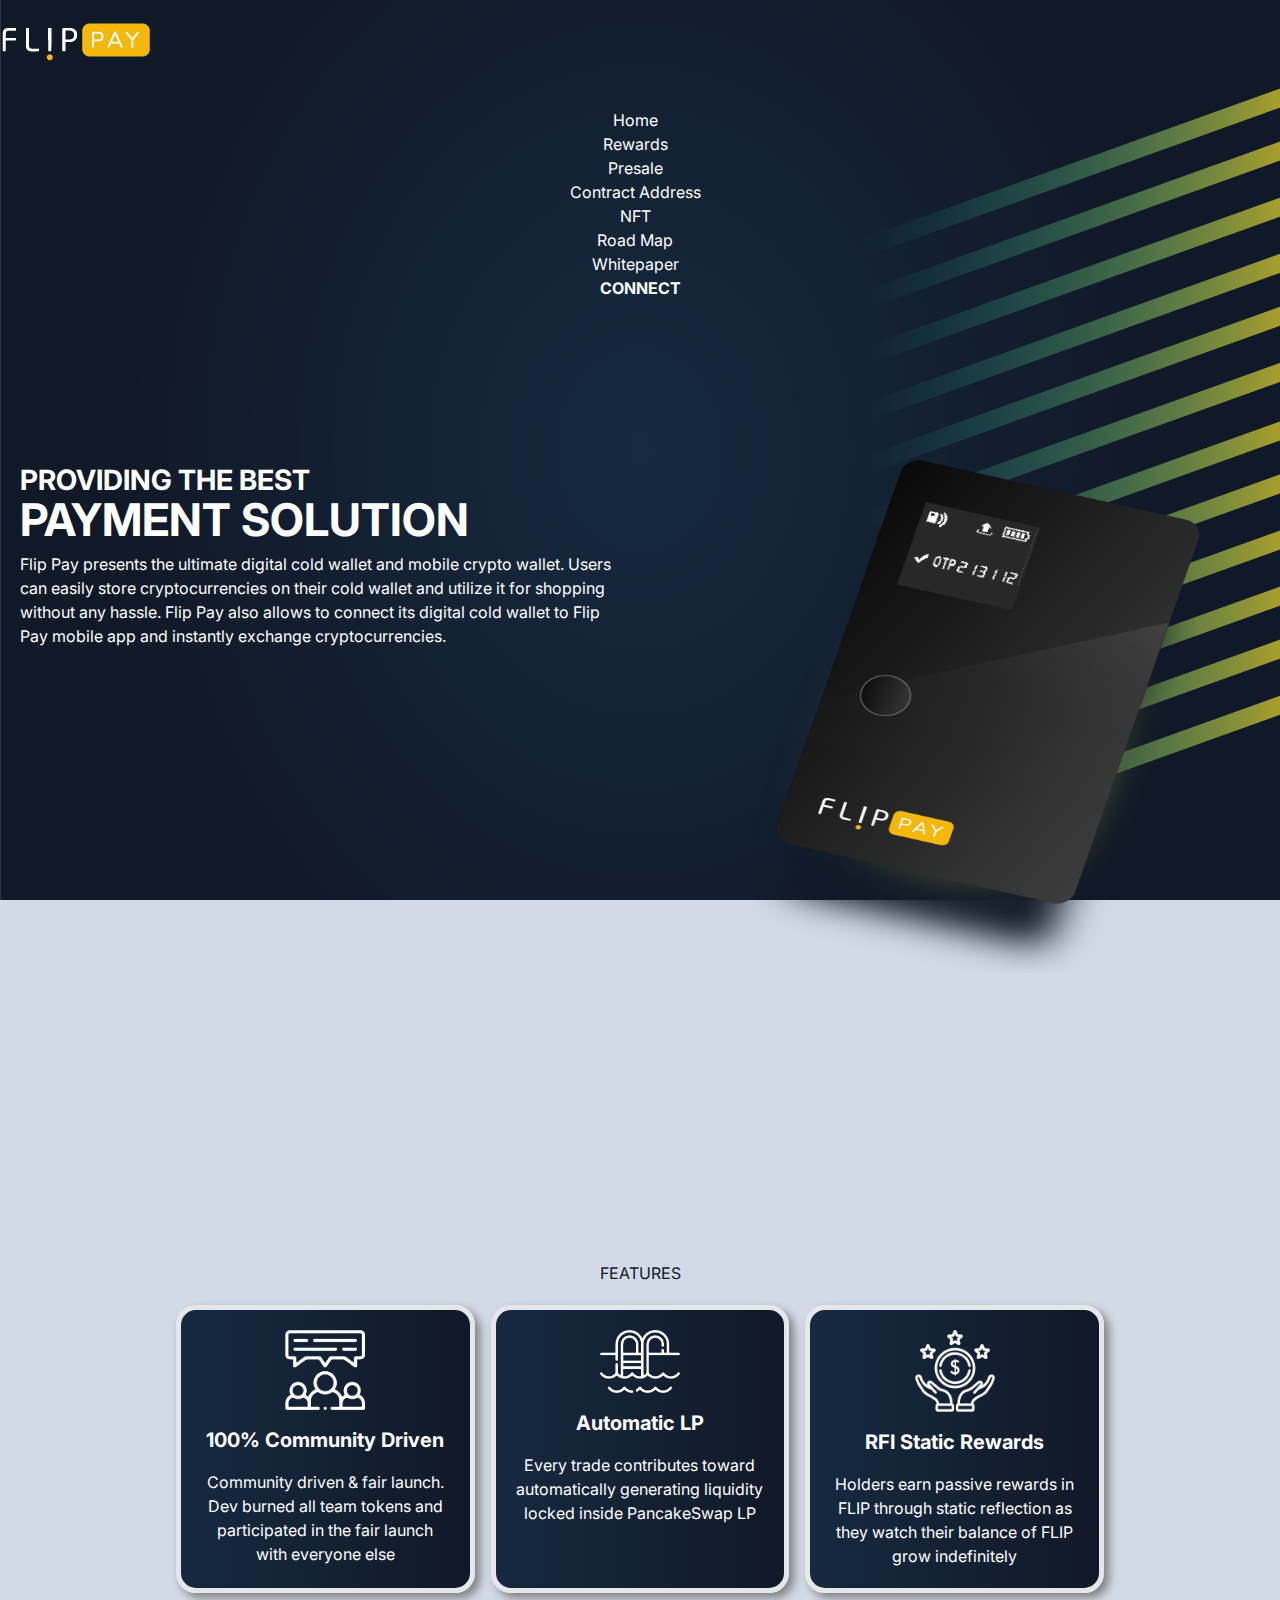
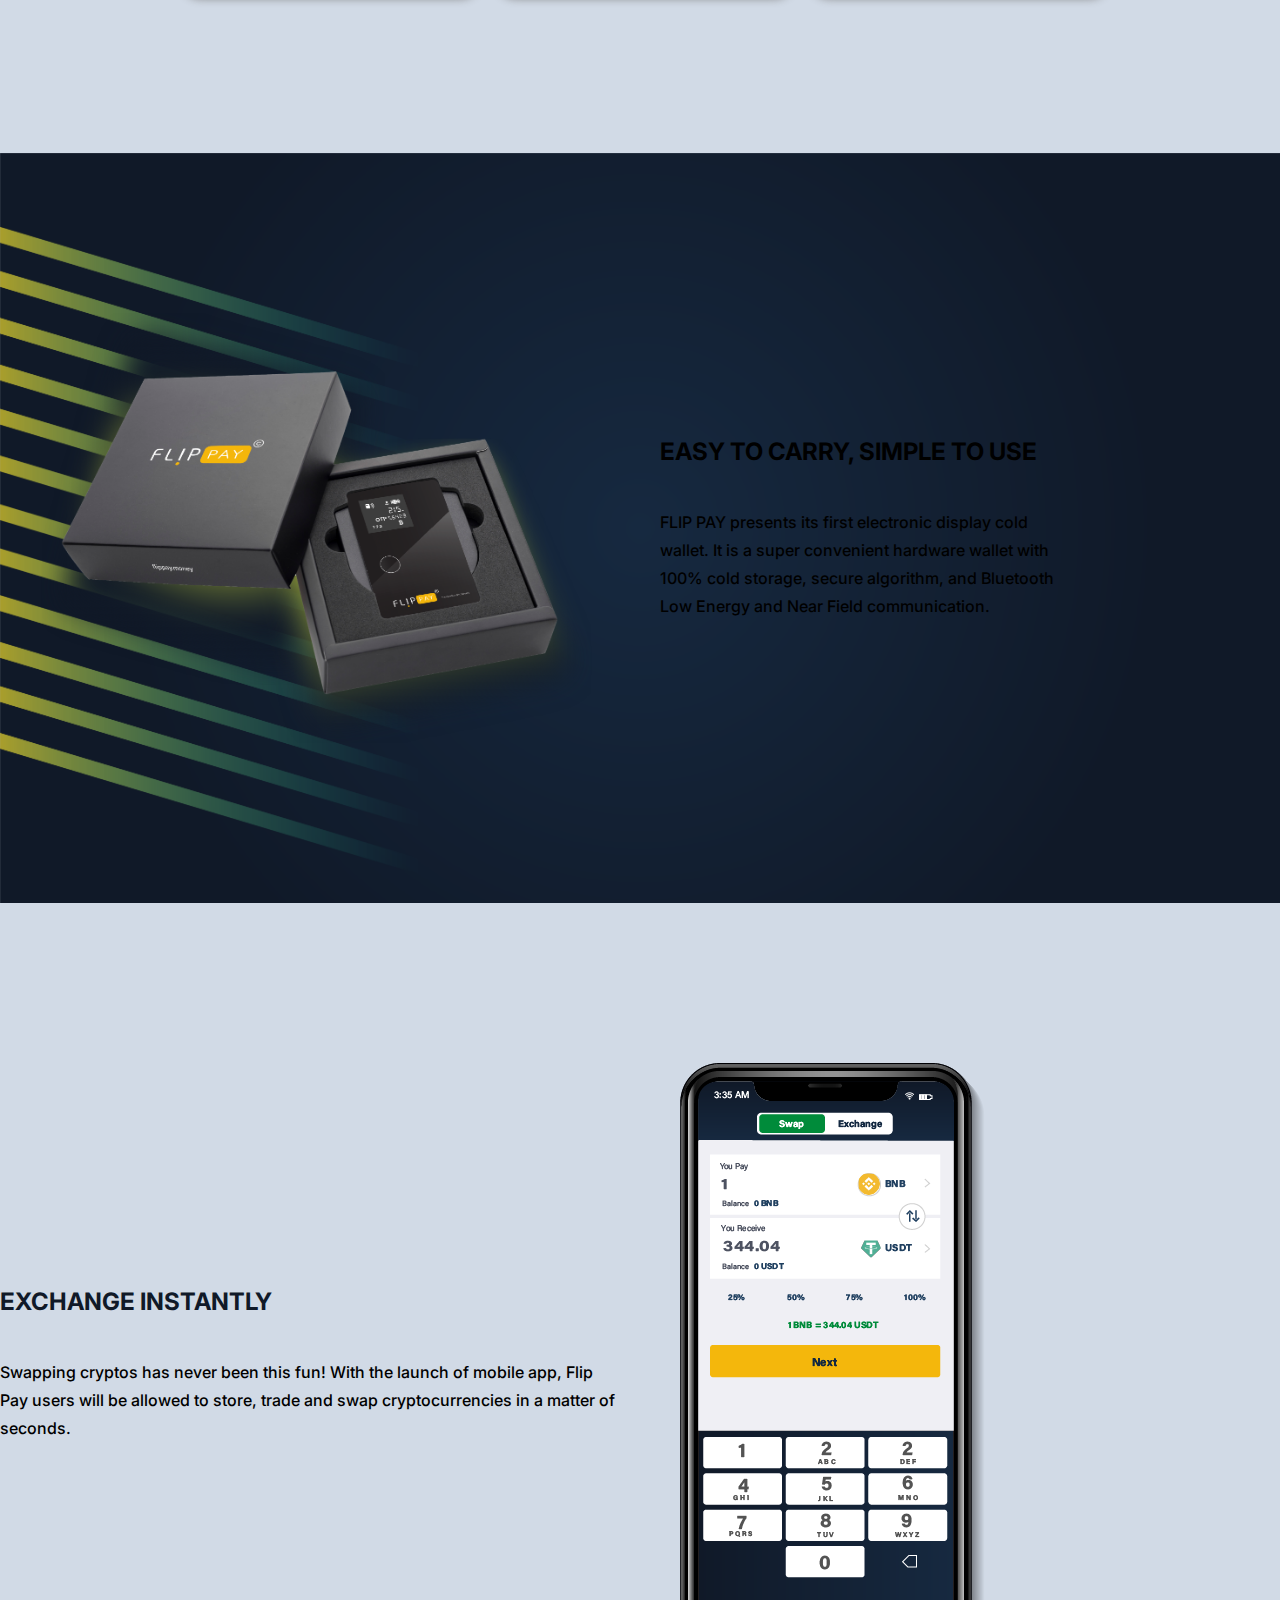
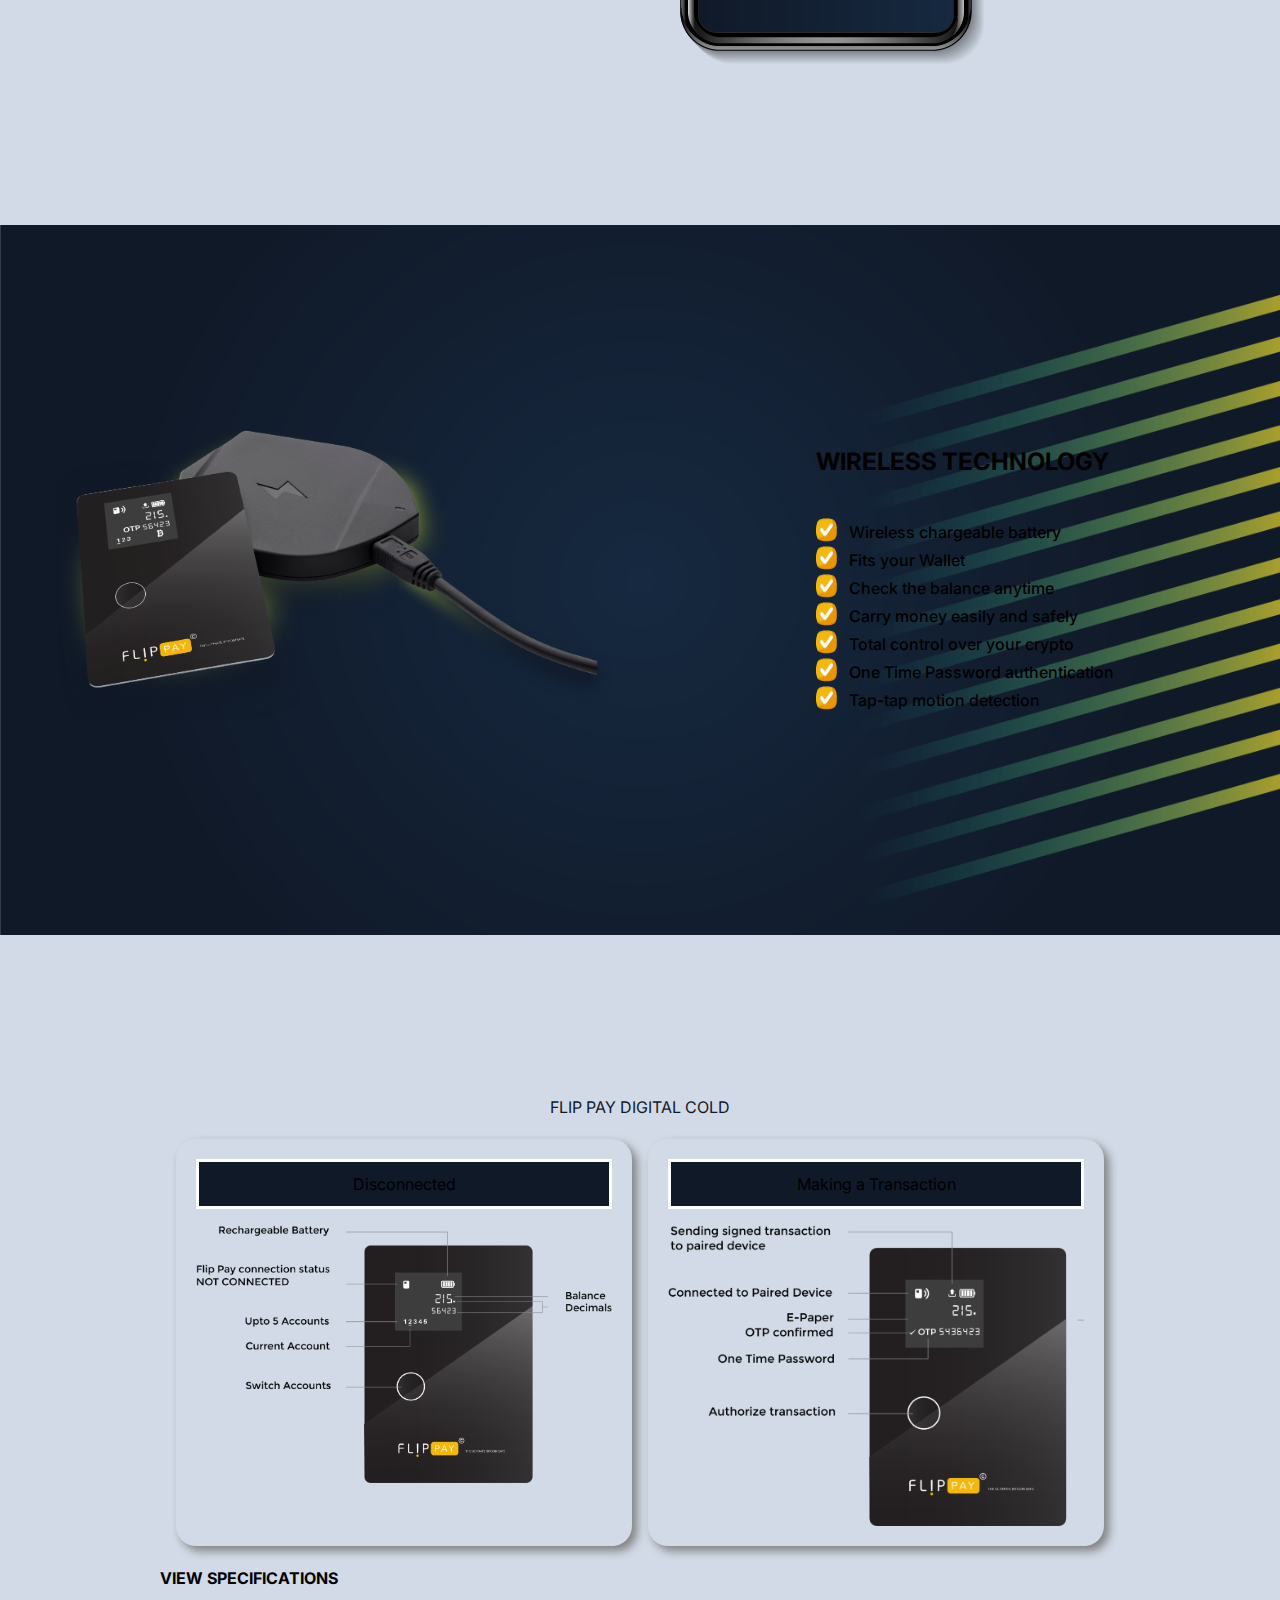
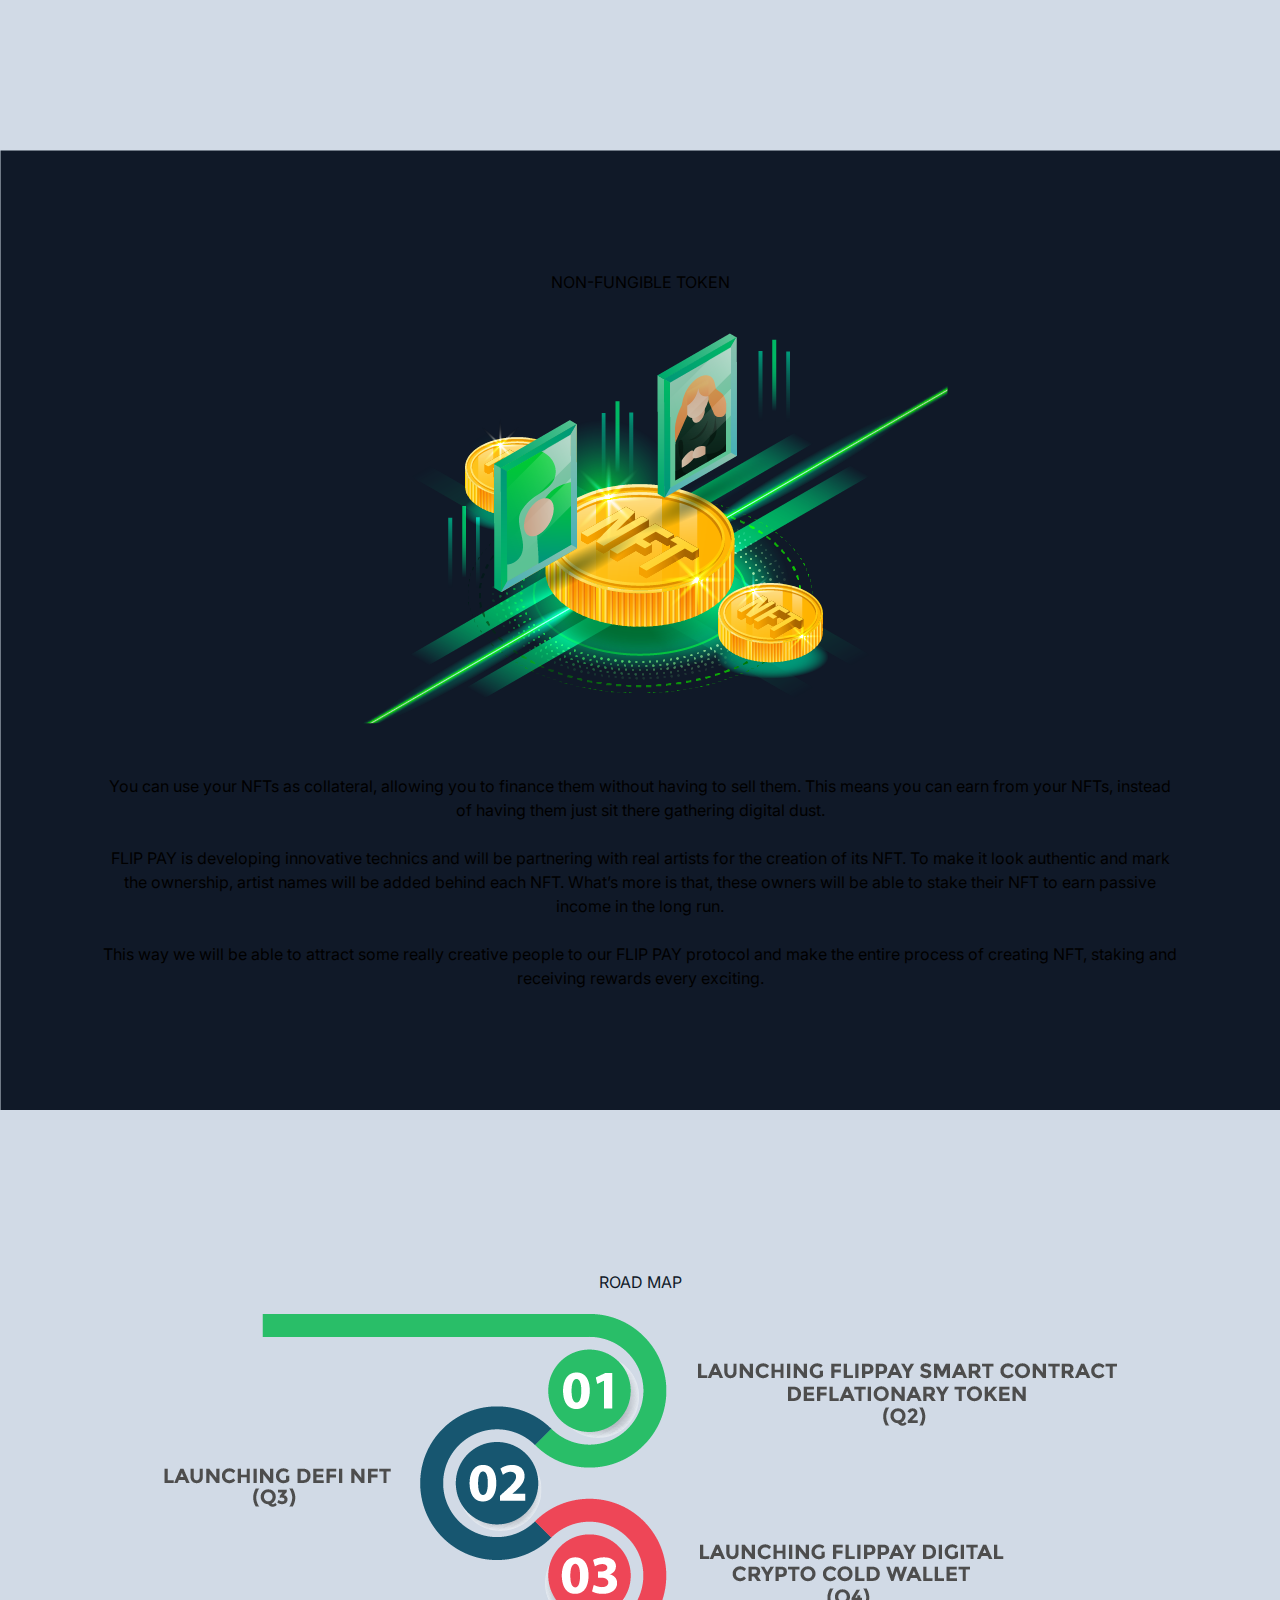
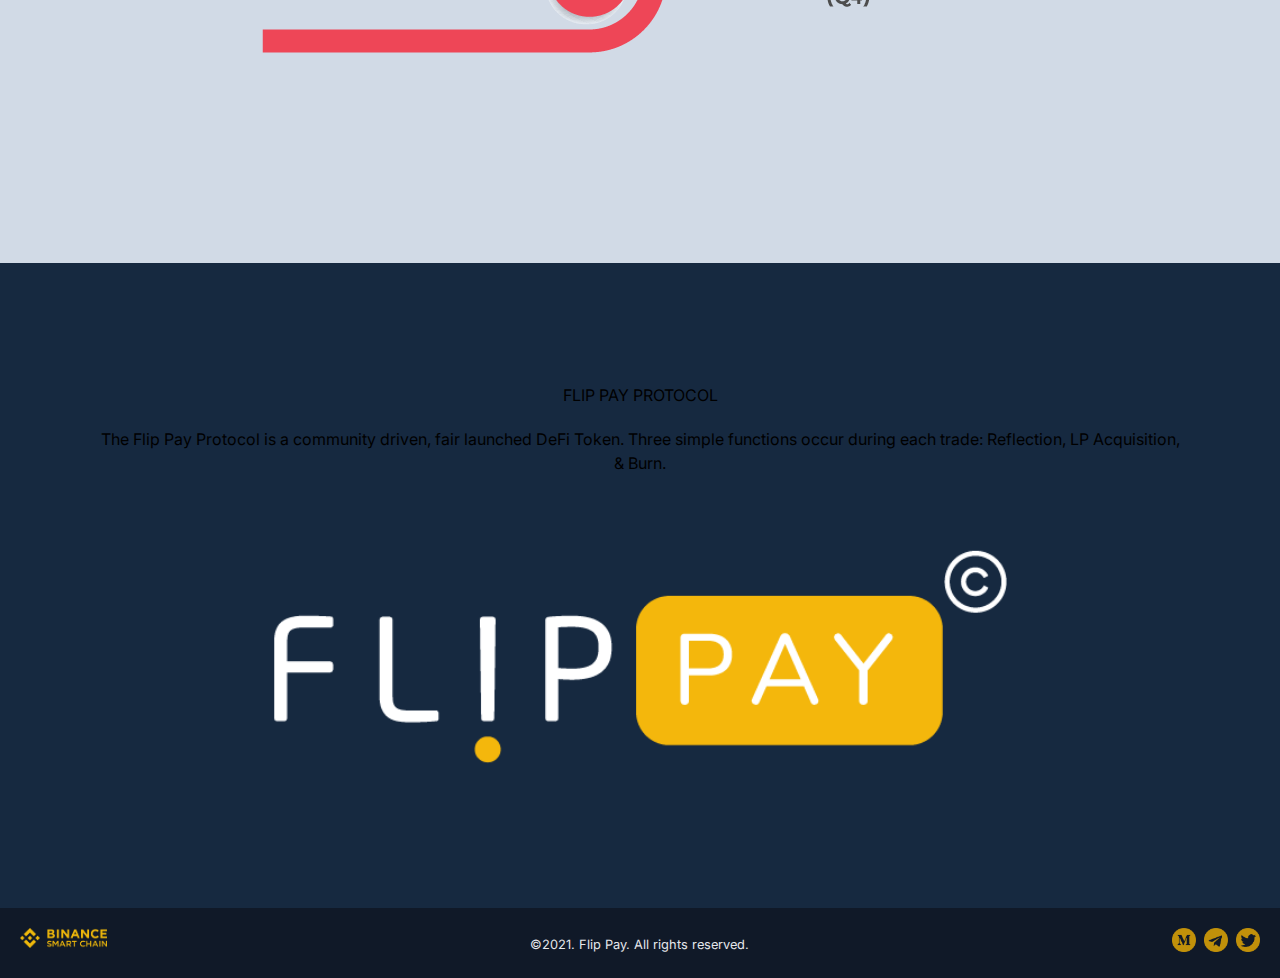
==== index.html @ 68fe3b64 "first commit" ====
<!DOCTYPE html>
<html>

  <head>
    <!-- Primary Meta Tags -->
    <title>Flip Pay - Providing the best payment solution on BSC</title>
    <meta name="title" content="Flip Pay - Providing the best payment solution on BSC">
    <meta name="description" content="Flip Pay is the most used and trusted DEX on Binance Smart Chain"><!-- Global site tag (gtag.js) - Google Analytics -->
    <script async src="js_1">
    </script>
    <script>
      window.dataLayer = window.dataLayer || [];

      function gtag() {
        dataLayer.push(arguments);
      }
      gtag("js", new Date());
      gtag("config", "G-QZYV1YP40J");
    </script><!-- Open Graph / Facebook -->
    <meta property="og:type" content="website">
    <meta property="og:url" content="">
    <meta property="og:title" content="Flip Pay - Providing the best payment solution on BSC">
    <meta property="og:description" content="Flip Pay is the most used and trusted DEX on Binance Smart Chain">
    <meta property="og:image" content=""><!-- Twitter -->
    <meta property="twitter:card" content="">
    <meta property="twitter:url" content="">
    <meta property="twitter:title" content="Flip Pay - Providing the best payment solution on BSC">
    <meta property="twitter:description" content="Flip Pay is the most used and trusted DEX on Binance Smart Chain">
    <meta property="twitter:image" content="">
    <meta property="twitter:creator" content="">
    <link rel="icon" type="image/png" href="images/favIcon.png" />
    <meta charset="UTF-8">
    <meta name="viewport" content="width=device-width, initial-scale=1.0">
    <link href="output.css" rel="stylesheet" /><!-- Cloudflare Web Analytics -->
    <script defer src="beacon.min.js" data-cf-beacon="{" token": "1d41e66983a2461f9af6b50cbc4a4e63" }"></script><!-- End Cloudflare Web Analytics -->
    <link href="vendor/bootstrap/css/bootstrap.min.css" rel="stylesheet" />
    <link rel="stylesheet" href="https://stackpath.bootstrapcdn.com/bootstrap/4.1.3/css/bootstrap.min.css" integrity="sha384-MCw98/SFnGE8fJT3GXwEOngsV7Zt27NXFoaoApmYm81iuXoPkFOJwJ8ERdknLPMO" crossorigin="anonymous" />
</head>
  

  <body class="mainBG text-dark">
    <div class="bGround z-m10 h-full w-full absolute bg-contain bg-no-repeat">&nbsp;</div>
    <header class="container mx-auto text-white text-center mx-4">

      <nav class="navbar navbar-expand-lg navbar-dark static-top bg-transparent">
        <div class="container">
          <a class="navbar-brand" href="index.html">
            <img alt="" src="img/fp/152x83-logo.png" /> </a>
          <button class="navbar-toggler" type="button" data-toggle="collapse" data-target="#navbarResponsive" aria-controls="navbarResponsive" aria-expanded="false" aria-label="Toggle navigation"><span class="navbar-toggler-icon"></span></button>
          <div class="collapse navbar-collapse" id="navbarResponsive">
            <ul class="navbar-nav ml-auto">
              <li class="nav-item active menuPadding"><a class="nav-link" href="index.html">Home <span class="sr-only">(current)</span> </a></li>
              <li class="nav-item menuPadding"><a class="nav-link" href="rewards.html" target="_blank">Rewards</a></li>
              <li class="nav-item menuPadding"><a class="nav-link" href="presale.html" target="_blank">Presale</a></li>
              <li class="nav-item menuPadding"><a class="nav-link" href="#">Contract Address</a></li>
              <li class="nav-item menuPadding"><a class="nav-link" href="#nft" target="">NFT</a></li>
              <li class="nav-item menuPadding"><a class="nav-link" href="#roadmap" target="">Road Map</a></li>
              <li class="nav-item menuPadding"><a class="nav-link" href="WP.html" target="_blank">Whitepaper</a></li>
              <!-- <li class="nav-item menuPadding"><a class="nav-link" href="IDO.html" target="_blank">IDO</a></li> -->
              <li class="nav-item"><a class="nav-link text-dark btn btn-warning rounded pl-3 pr-3" href="#"><strong>CONNECT</strong></a></li>
            </ul>
          </div>
        </div>
      </nav> 
      

      <div class="py-20 pb-20 md:py-40 grid md:grid-cols-2">
        <div class="text-left md:text-left px-5 md:px-5">
          <h4 class="t1 font-bold leading-widest text-warning">PROVIDING THE BEST</h4>
          <h1 class="t2 font-bold leading-widest text-white">PAYMENT SOLUTION</h1>
          <p class="text-white-50 pt-3">Flip Pay presents the ultimate digital cold wallet and mobile crypto wallet. Users can easily store cryptocurrencies on their cold wallet and utilize it for shopping without any hassle. Flip Pay also allows to connect its digital cold wallet to Flip Pay mobile app and instantly exchange cryptocurrencies.</p>
 
        </div>
        <div class="flex justify-center md:justify-end md:pr-20">
            <img class="" style="height:80%; width:80%;" alt="" src="img/fp/flippayCard.png" />
          </div>
      </div>
      
      <div class="container mx-auto md:w-3/4">
        <h3 class="td text-center pb-5">FEATURES</h3>
        <div class="grid grid-cols-1 md:grid-cols-3 gap-4 mx-4 text-left">
          <div class="transition duration-500 ease-in-out transform hover:scale-105 mb-6 md:mb-0 p-5" style="background-image:linear-gradient(to right, #162940,#101928); box-shadow:5px 5px 10px grey; border-radius:20px; border-width: 5px;">
            <img style="display: block; margin-left: auto; margin-right: auto;" class="w-20" alt="" src="img/fp/community.png" />
            <p class="text-xl font-bold py-4 text-center text-warning">100% Community Driven</p>
            <p class="text-s text-subtext text-center text-white-50">Community driven &amp; fair launch. Dev burned all team tokens and participated in the fair launch with everyone else</p>
          </div>
          <div class="transition duration-500 ease-in-out transform hover:scale-105 mb-6 md:mb-0 p-5" style="background-image:linear-gradient(to right, #162940,#101928); box-shadow:5px 5px 10px grey; border-radius:20px; border-width: 5px;">
            <img style="display: block; margin-left: auto; margin-right: auto;" class="w-20" alt="" src="img/fp/pool.png" />
            <p class="text-xl font-bold py-4 text-center text-warning">Automatic LP</p>
            <p class="text-s text-subtext text-center text-white-50">Every trade contributes toward automatically generating liquidity locked inside PancakeSwap LP</p>
          </div>
          <div class="transition duration-500 ease-in-out transform hover:scale-105 mb-6 md:mb-0 p-5" style="background-image:linear-gradient(to right, #162940,#101928); box-shadow:5px 5px 10px grey; border-radius:20px; border-width: 5px;">
            <img style="display: block; margin-left: auto; margin-right: auto;" class="w-20" alt="" src="img/fp/rewards.png" />
            <p class="text-xl font-bold py-4 text-center text-warning">RFI Static Rewards</p>
            <p class="text-s text-subtext text-center text-white-50">Holders earn passive rewards in FLIP through static reflection as they watch their balance of FLIP grow indefinitely</p>
          </div>
        </div>
      </div>
    </header>

    <div class="bLeft mx-auto mt-20 md:mt-40 py-20 md:py-40">
      <div class="grid md:grid-cols-2 gap-10">
        <div class="px-5 bg-center bg-contain bg-no-repeat h-100 mx-5 md:mx-0">
          <img alt="" src="images/box.png" />
        </div>
        <div class="flex">
          <div class="m-auto text-left md:text-left px-5 md:px-0">
            <h2 class="text-2xl mb-10 font-bold text-warning">EASY TO CARRY, SIMPLE TO USE</h2>
            <p class="leading-7 font-medium md:px-0 md:w-2/3 text-white-50">
                FLIP PAY presents its first electronic display cold wallet. It is a
                super convenient hardware wallet with 100% cold storage,
                secure algorithm, and Bluetooth Low Energy and Near Field
                communication.
            </p>
          </div>
        </div>
      </div>
    </div>

    <div class="mx-auto py-20 md:py-40">
      <div class="grid md:grid-cols-2 gap-10">
        
        <div class="flex">
          <div class="m-auto text-left md:text-left px-5 md:px-0">
            <h2 class="text-2xl mb-10 font-bold px-5 md:px-0" style="color:#101928;">EXCHANGE INSTANTLY</h2>
            <p class="leading-7 font-medium md:px-0 text-dark-50 px-5 md:px-0">
              Swapping cryptos has never been this fun!
              With the launch of mobile app, Flip Pay
              users will be allowed to store, trade and swap
              cryptocurrencies in a matter of seconds.
            </p>
          </div>
        </div>
        <div class="px-5 bg-center bg-contain bg-no-repeat h-100 mx-5 md:mx-0">
          <img class="" alt="" src="img/fp/mobApp.png" />
        </div>
      </div>
    </div>

    <div class="bGround mx-auto mb-20 md:mb-40 py-20 md:py-40">
        <div class="grid md:grid-cols-2 gap-5">
          <div class="px-3 bg-center bg-contain bg-no-repeat h-100 mx-5 md:mx-0">
            <img alt="" src="images/wireless.png" />
          </div>
          <div class="flex">
            <div class="m-auto text-left md:text-left md:px-0">
              <h2 class="text-2xl mb-10 font-bold text-warning">WIRELESS TECHNOLOGY</h2>
              
                <p class="flex text-white-50 leading-7 font-medium md:px-0 text-white-50" > <img src="img/fp/tickmark.png" class="mb-1 pr-3">Wireless chargeable battery</p>
                <p class="flex text-white-50 leading-7 font-medium md:px-0 text-white-50" > <img src="img/fp/tickmark.png" class="mb-1 pr-3">Fits your Wallet</p>
                <p class="flex text-white-50 leading-7 font-medium md:px-0 text-white-50" > <img src="img/fp/tickmark.png" class="mb-1 pr-3">Check the balance anytime</p>
                <p class="flex text-white-50 leading-7 font-medium md:px-0 text-white-50" > <img src="img/fp/tickmark.png" class="mb-1 pr-3">Carry money easily and safely</p>
                <p class="flex text-white-50 leading-7 font-medium md:px-0 text-white-50" > <img src="img/fp/tickmark.png" class="mb-1 pr-3">Total control over your crypto</p>
                <p class="flex text-white-50 leading-7 font-medium md:px-0 text-white-50" > <img src="img/fp/tickmark.png" class="mb-1 pr-3">One Time Password authentication</p>
                <p class="flex text-white-50 leading-7 font-medium md:px-0 text-white-50" > <img src="img/fp/tickmark.png" class="mb-1 pr-3">Tap-tap motion detection</p>
              
            </div>
          </div>
        </div>
      </div>

      <div class="container mx-auto md:w-3/4">
        <h3 class="td text-center pb-5">FLIP PAY DIGITAL COLD</h3>
        <div class="grid grid-cols-1 md:grid-cols-2 gap-4 mx-4 text-left">
          <div class="transition duration-500 ease-in-out transform hover:scale-105 mb-6 md:mb-0 p-5" style="box-shadow:5px 5px 10px grey; border-radius:20px;">
            <h6 class="text-warning text-center bd mb-4">Disconnected</h6>
            <div class="card-body text-center">
                                  
                <img class="w-100" alt="" src="images/disconnected_1.png" />
                
              </div>
          </div>
          <div class="transition duration-500 ease-in-out transform hover:scale-105 mb-6 md:mb-0 p-5" style="box-shadow:5px 5px 10px grey; border-radius:20px;">
            <h6 class="text-warning text-center bd mb-4">Making a Transaction</h6>
            <div class="card-body text-center">
                                  
                <img class="w-100" alt="" src="images/transaction_1.png" />
                
              </div>
          </div>
        </div>
        <div class="pt-5">
            <a class="btn btn-warning text-dark-50 container mx-auto md:w-3/4" href="spec.html" target="_blank"><strong>VIEW SPECIFICATIONS</strong></a>
          </div>
      </div>

      <div id="nft" class="my-40" style="padding:120px 100px 120px 100px; background-image: url('images/nftBackground.png');">
        <h3 class="text-center text-warning pb-5">NON-FUNGIBLE TOKEN</h3>
        <img style="padding-bottom:50px; display: block;
    margin-left: auto;
    margin-right: auto;" alt="" src="img/fp/nft.png" />
        <p class="text-center text-white-50">
            You can use your NFTs as collateral, allowing you to finance them without having to sell them.
            This means you can earn from your NFTs, instead of having them just sit there gathering digital dust.<BR><br>FLIP PAY is developing innovative technics and will be partnering with real artists for the creation of its NFT. To make it look authentic and mark the ownership, artist names will be added behind each NFT. What’s more is that, these owners will be able to stake their NFT to earn passive income in the long run.<BR><br>
            This way we will be able to attract some really creative people to our FLIP PAY protocol and make the entire process of creating NFT, staking and receiving rewards every exciting.</p>
  
      </div>

      <div id="roadmap" class="container">
        <h3 class="td text-center pb-5">ROAD MAP</h3>
        <img style="padding-bottom:50px; display: block;
    margin-left: auto;
    margin-right: auto;" alt="" src="img/fp/roadmapupdate.png" />
      </div>

      <div class="mt-40" style="padding:120px 100px 120px 100px; background-color: #162940;">
        <h3 class="text-center text-warning pb-5">FLIP PAY PROTOCOL</h3>
        
        <p class="text-center text-white-50">
            The Flip Pay Protocol is a community driven, fair launched DeFi Token. Three simple functions occur during each trade: Reflection, LP Acquisition, &amp; Burn.
            <img class="container" style="padding-top:50px; display: block;
            margin-left: auto;
            margin-right: auto;" alt="" src="img/fp/protocolLogo.png" />
      </div>

    <footer class="py-5 px-5 footer">
      <div class="grid grid-cols-3">
        <div><img class="h-5 md:h-5" alt="" src="images/bsc.png" /></div>
        <div class="text-center text-gray-200 flex">
          <p class="m-auto"><small class="text-white-50">&copy;2021. Flip Pay. All rights reserved.</small></p>
        </div>
        <div class="text-right"><a class="opacity-75 hover:opacity-100 transition-all duration-200" target="_blank" href=""><img alt="medium logo" class="logo h-6 mr-1 inline-block align-baseline" src="images/med.png" /> </a> <a class="opacity-75 hover:opacity-100 transition-all duration-200" target="_blank" href=""> <img alt="telegram logo" class="logo h-6 mr-1 inline-block align-baseline" src="images/tg.png" /> </a> <a class="opacity-75 hover:opacity-100 transition-all duration-200" href=""> <img alt="twitter logo" class="logo h-6 inline-block align-baseline" src="images/twit.png" /> </a></div>
      </div>
    </footer>
  </body>

</html>
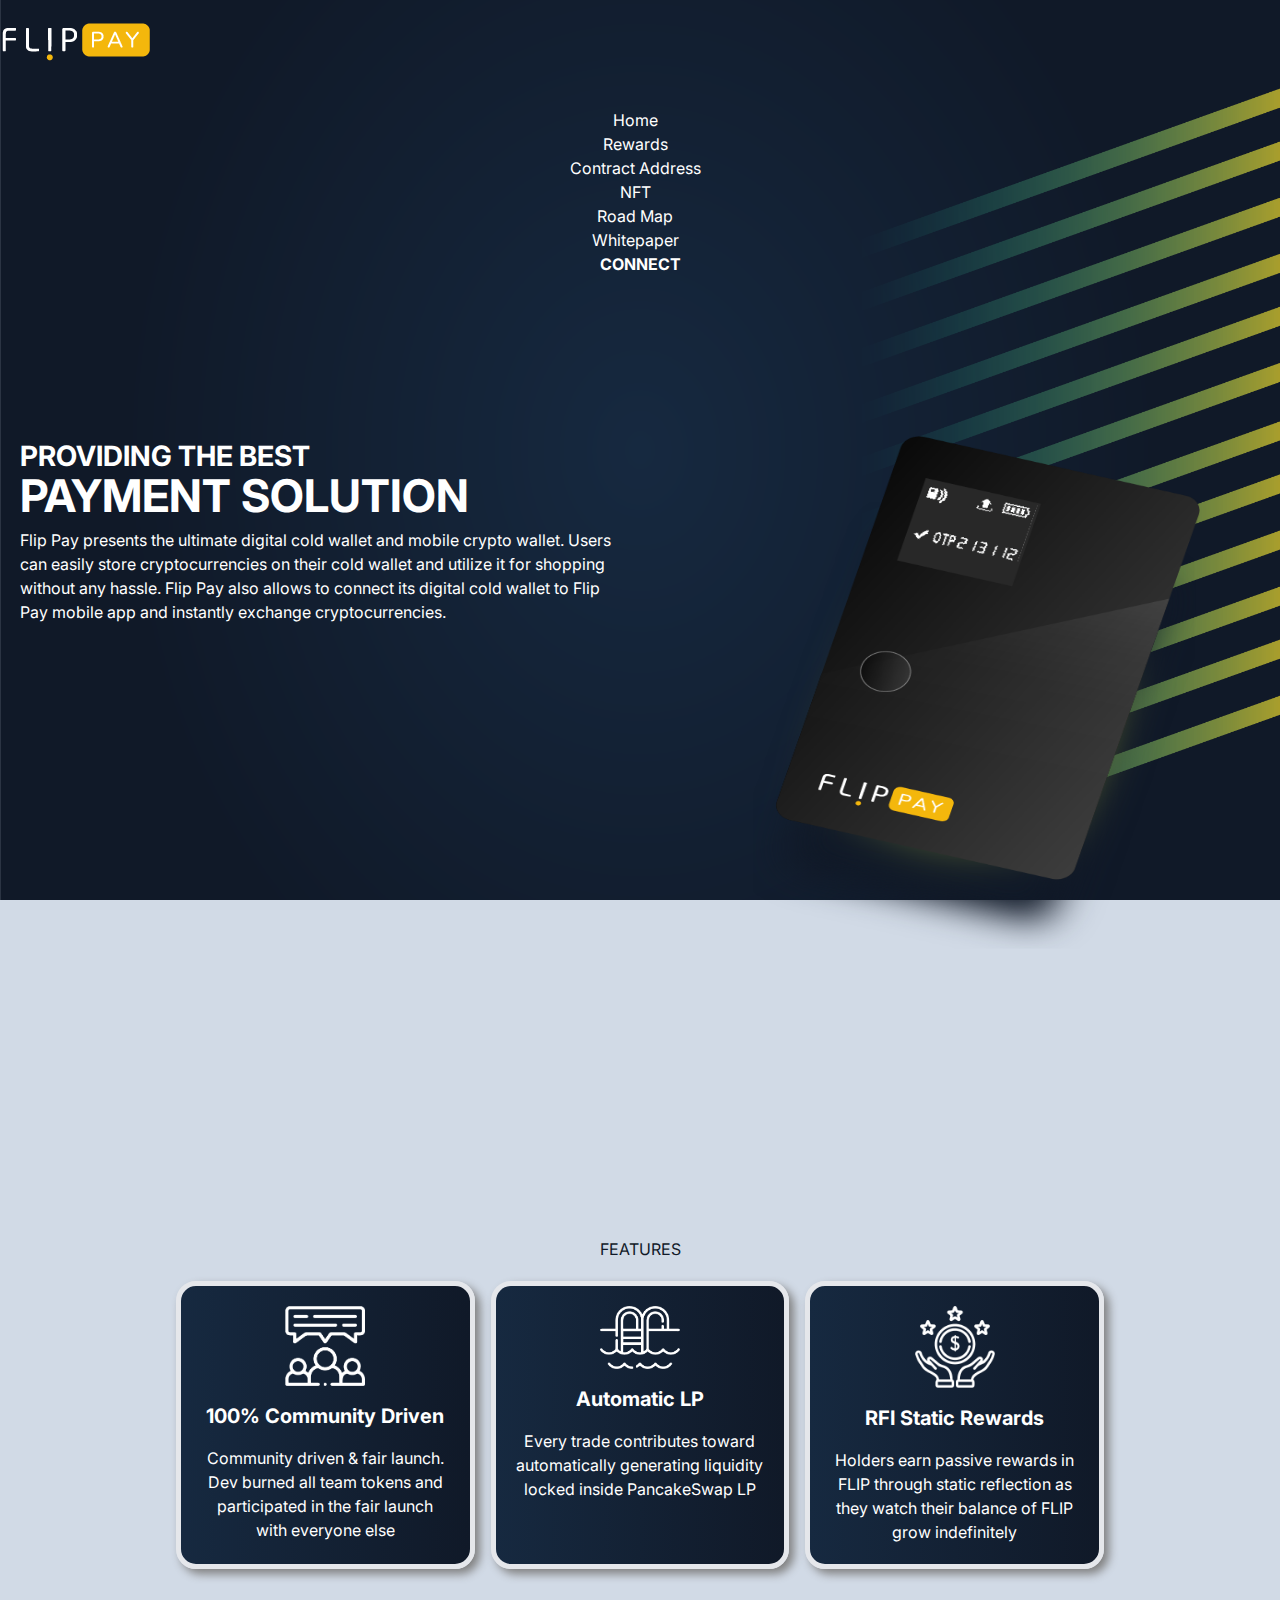
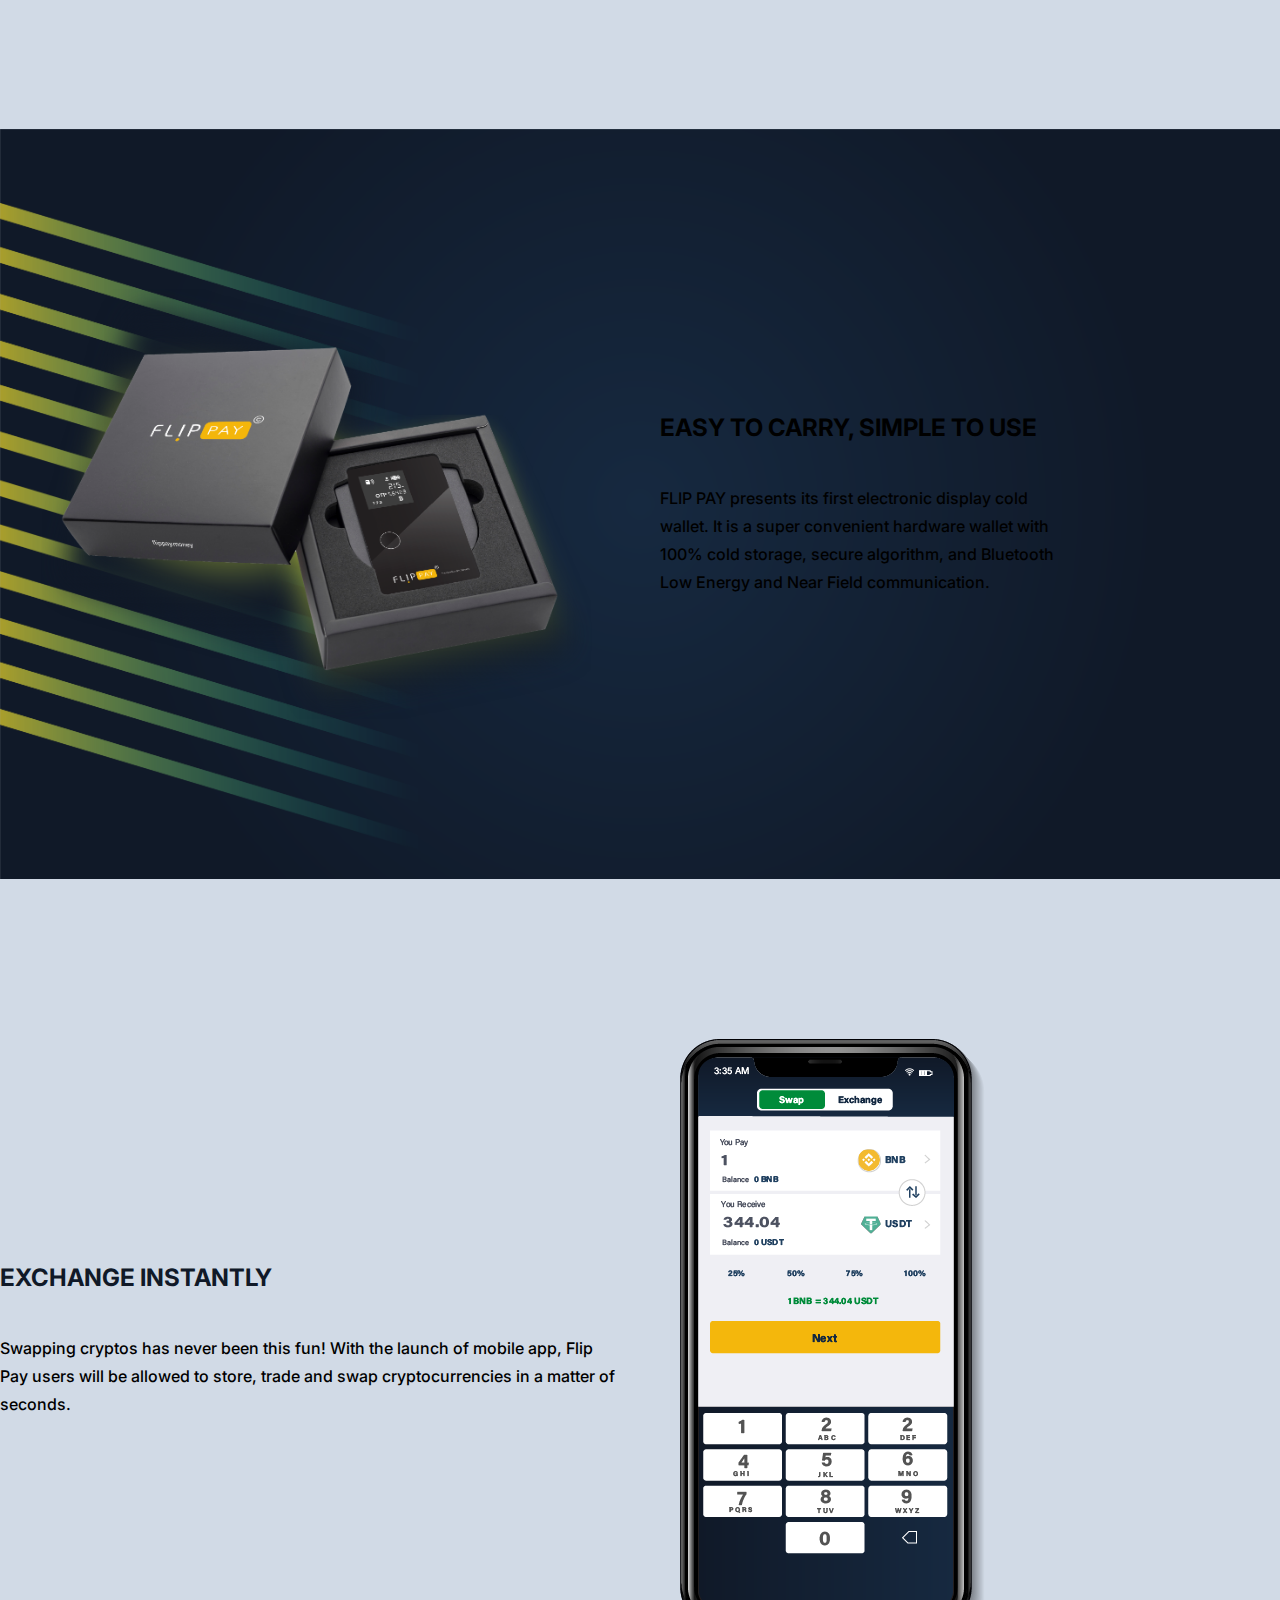
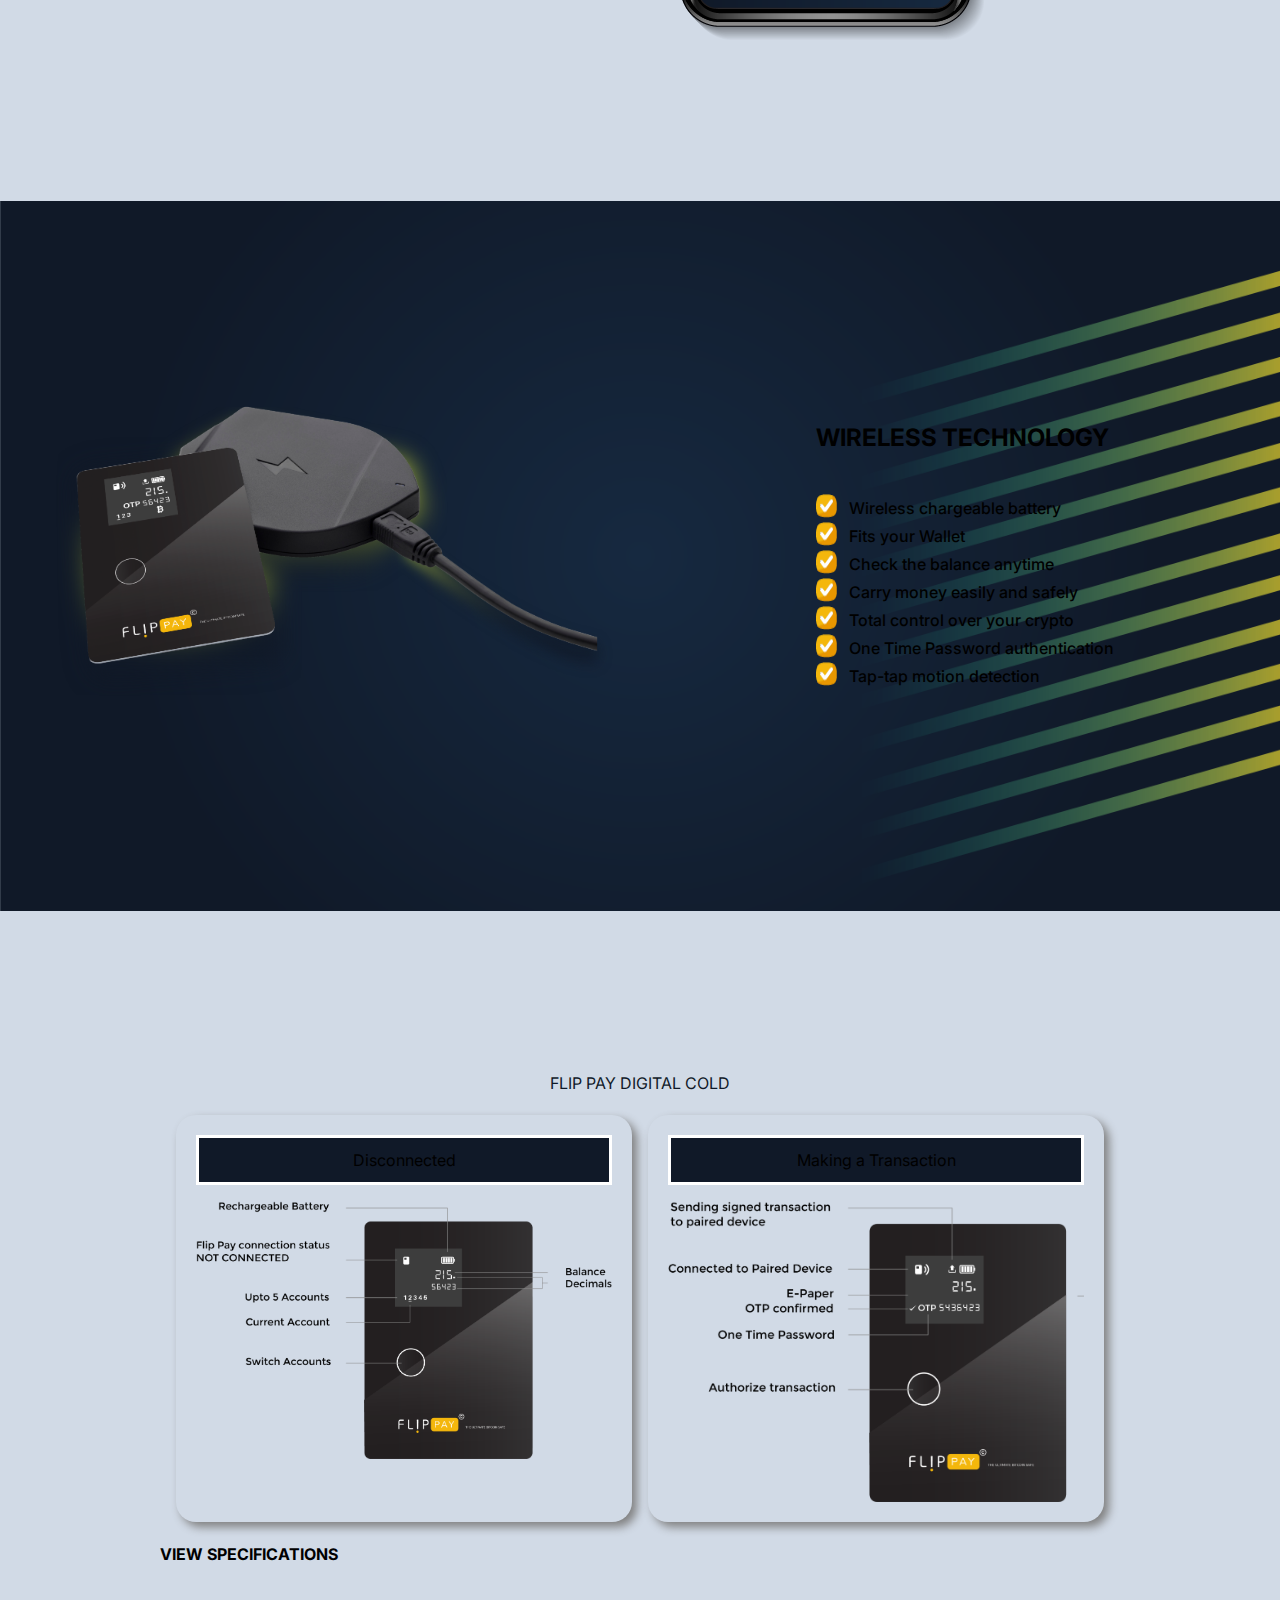
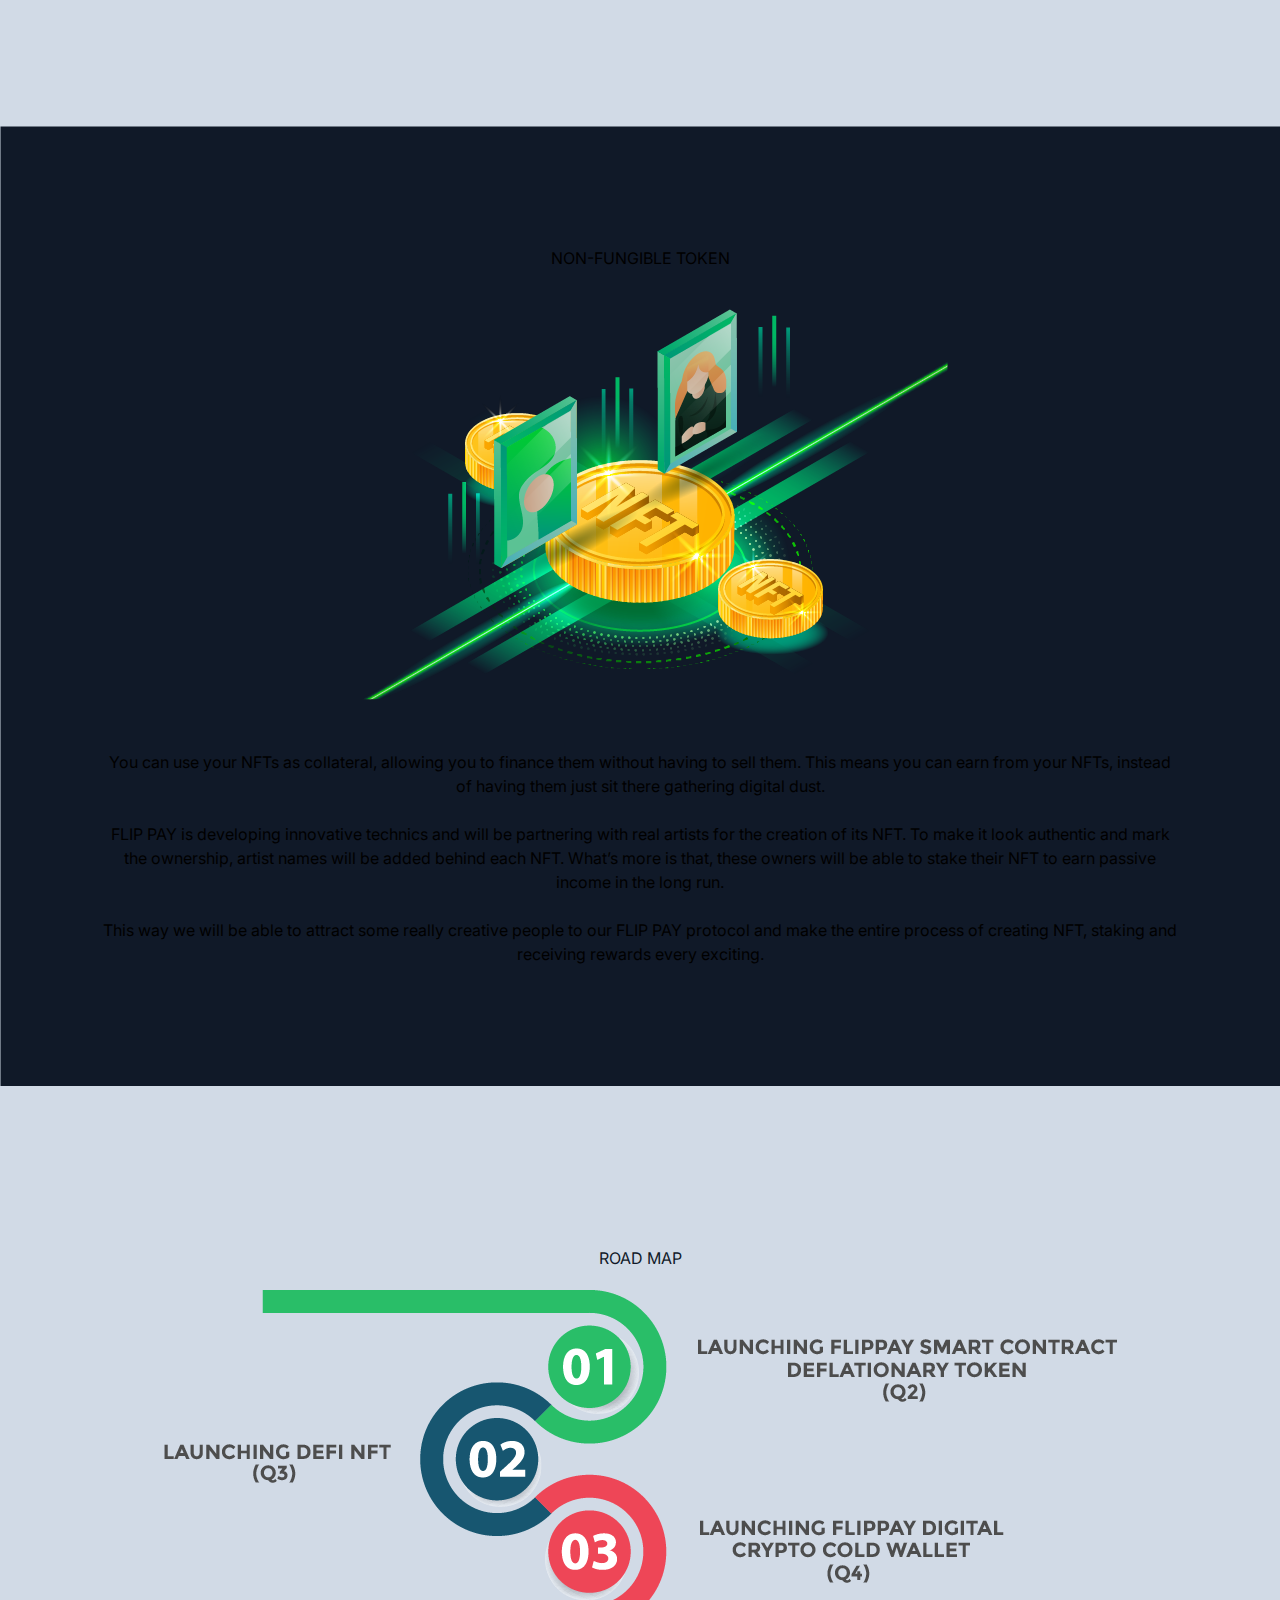
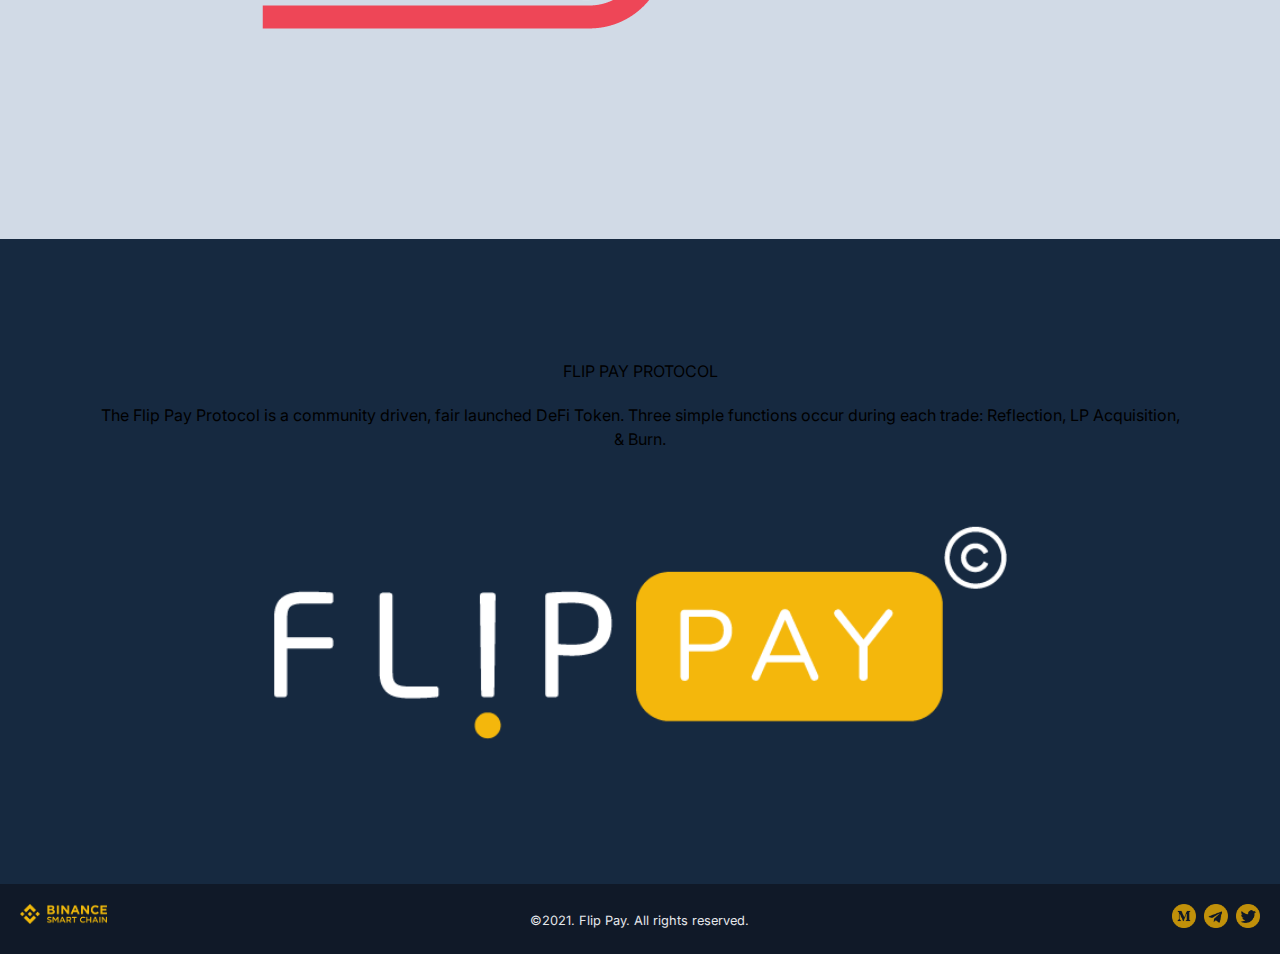
==== commit 7b13b0d0: "update" ====
--- a/index.html
+++ b/index.html
@@ -51,7 +51,7 @@
             <ul class="navbar-nav ml-auto">
               <li class="nav-item active menuPadding"><a class="nav-link" href="index.html">Home <span class="sr-only">(current)</span> </a></li>
               <li class="nav-item menuPadding"><a class="nav-link" href="rewards.html" target="_blank">Rewards</a></li>
-              <li class="nav-item menuPadding"><a class="nav-link" href="presale.html" target="_blank">Presale</a></li>
+             <!-- <li class="nav-item menuPadding"><a class="nav-link" href="presale.html" target="_blank">Presale</a></li> -->
               <li class="nav-item menuPadding"><a class="nav-link" href="#">Contract Address</a></li>
               <li class="nav-item menuPadding"><a class="nav-link" href="#nft" target="">NFT</a></li>
               <li class="nav-item menuPadding"><a class="nav-link" href="#roadmap" target="">Road Map</a></li>
